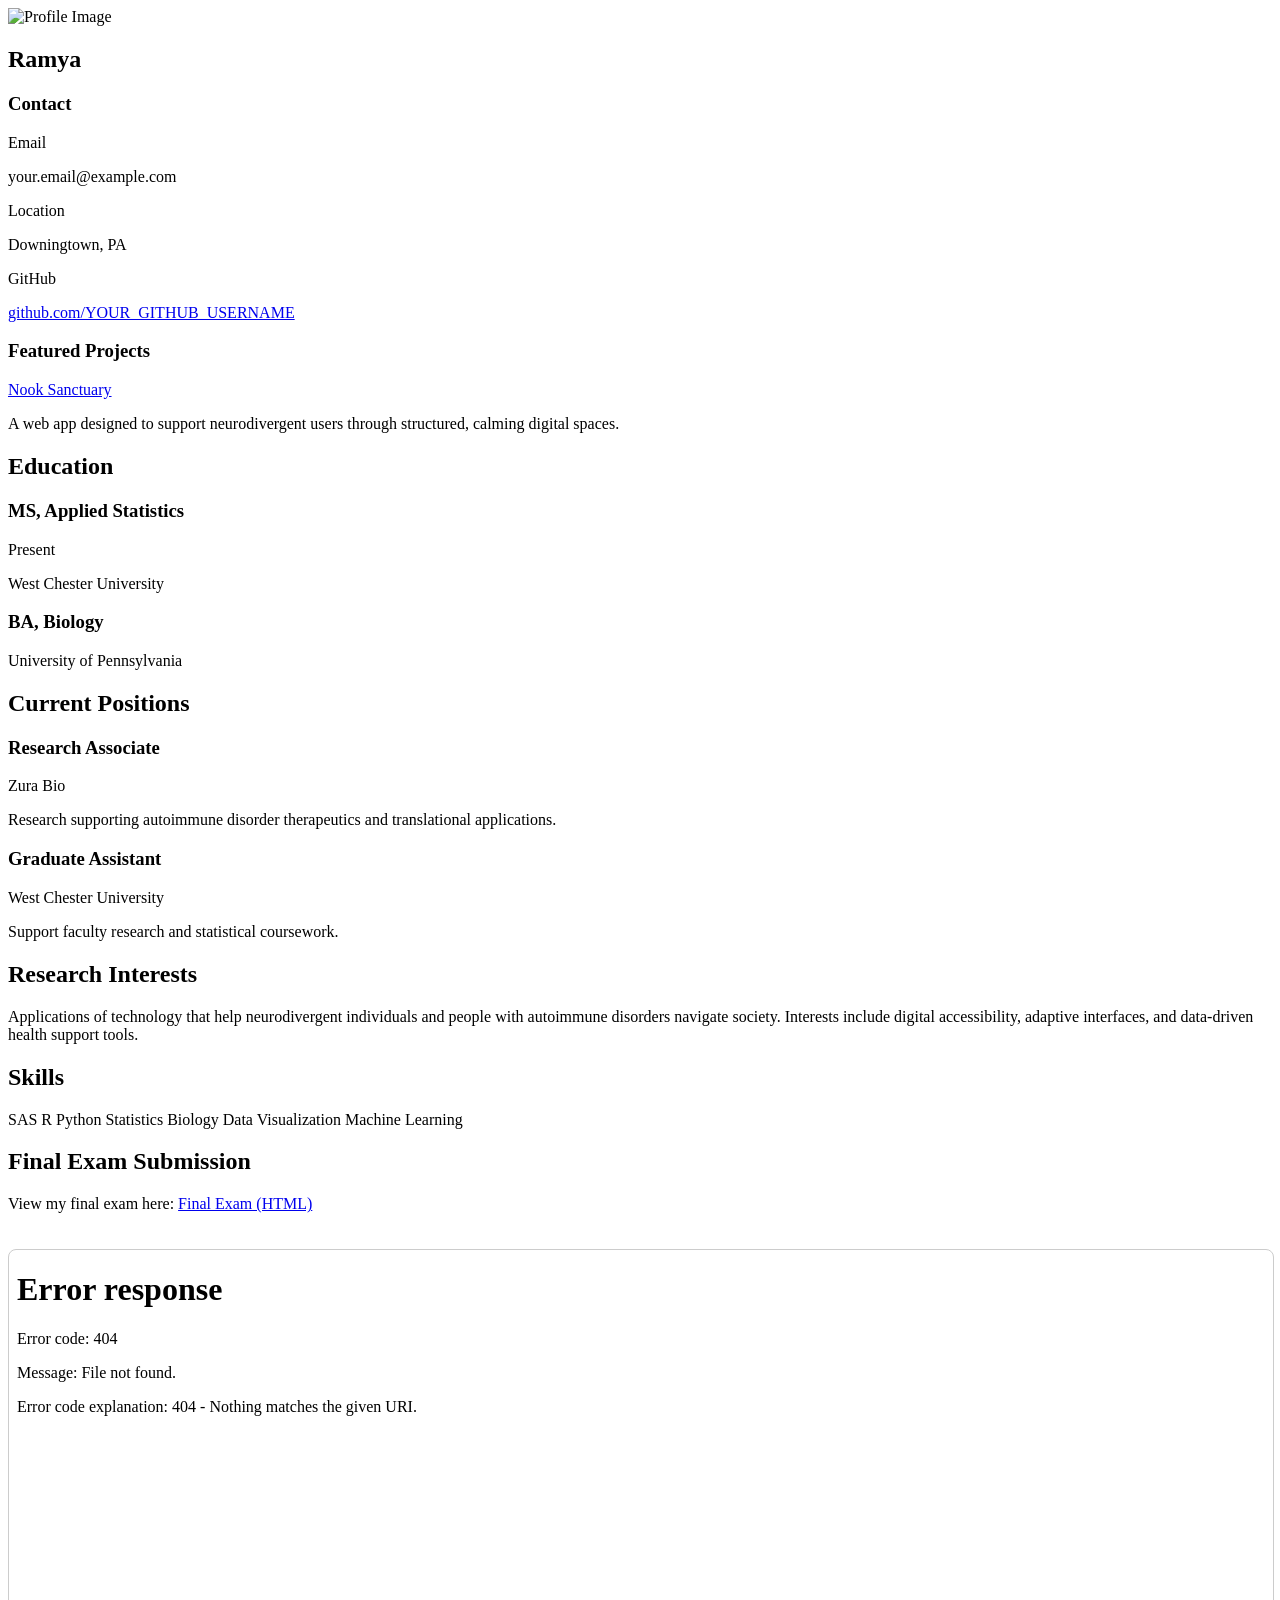
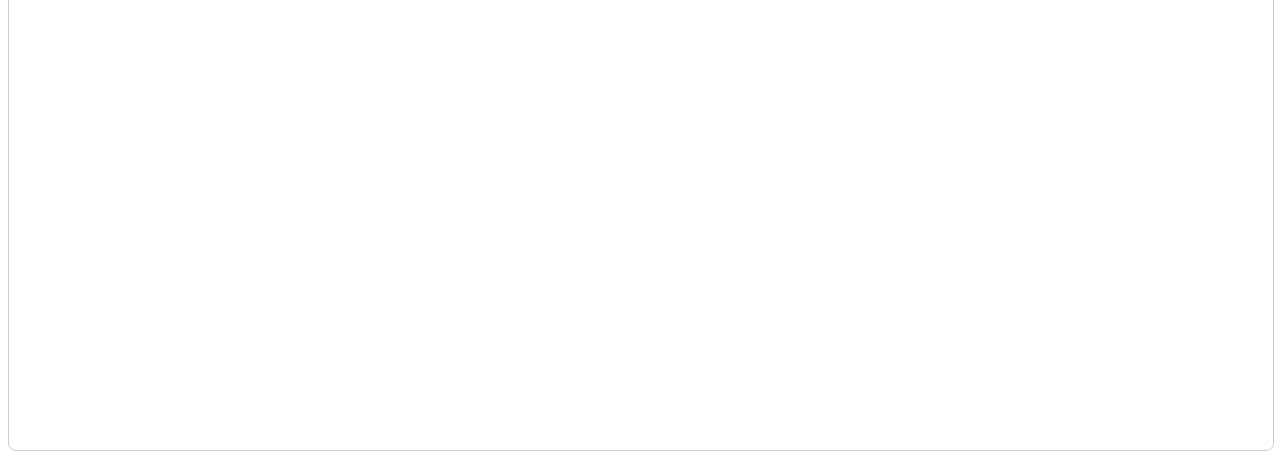
==== index.html @ 2750b10f "Create index.html" ====
<!DOCTYPE html>
<html lang="en">

<head>
    <meta charset="UTF-8">
    <meta name="viewport" content="width=device-width, initial-scale=1.0">
    <title>Ramya — Resume</title>
    <link rel="stylesheet" type="text/css" href="styles.css">
</head>

<body>
    <div class="container">
        <aside class="sidebar">
            <div class="profile-section">
                <img class="profile-image" src="./profile.png" alt="Profile Image">
                <h1 class="name">Ramya</h1>
            </div>

            <div class="sidebar-section">
                <h3 class="sidebar-title">Contact</h3>
                <div class="contact-item">
                    <p class="label">Email</p>
                    <p class="value">your.email@example.com</p>
                </div>
                <div class="contact-item">
                    <p class="label">Location</p>
                    <p class="value">Downingtown, PA</p>
                </div>
                <div class="contact-item">
                    <p class="label">GitHub</p>
                    <a href="https://github.com/YOUR_GITHUB_USERNAME" class="link">github.com/YOUR_GITHUB_USERNAME</a>
                </div>
            </div>

            <div class="sidebar-section">
                <h3 class="sidebar-title">Featured Projects</h3>

                <div class="project-item">
                    <a href="https://nook-sanctuary.vercel.app/" class="project-link">Nook Sanctuary</a>
                    <p class="project-desc">A web app designed to support neurodivergent users through structured, calming digital spaces.</p>
                </div>

            </div>
        </aside>

        <main class="content">
            <section class="section">
                <h2 class="section-title">Education</h2>

                <div class="entry">
                    <div class="entry-header">
                        <h3>MS, Applied Statistics</h3>
                        <span class="date">Present</span>
                    </div>
                    <p class="organization">West Chester University</p>
                </div>

                <div class="entry">
                    <div class="entry-header">
                        <h3>BA, Biology</h3>
                        <span class="date">University of Pennsylvania</span>
                    </div>
                </div>
            </section>

            <section class="section">
                <h2 class="section-title">Current Positions</h2>

                <div class="entry">
                    <div class="entry-header">
                        <h3>Research Associate</h3>
                        <span class="date">Zura Bio</span>
                    </div>
                    <p class="description">Research supporting autoimmune disorder therapeutics and translational applications.</p>
                </div>

                <div class="entry">
                    <div class="entry-header">
                        <h3>Graduate Assistant</h3>
                        <span class="date">West Chester University</span>
                    </div>
                    <p class="description">Support faculty research and statistical coursework.</p>
                </div>
            </section>

            <section class="section">
                <h2 class="section-title">Research Interests</h2>
                <p class="description">
                    Applications of technology that help neurodivergent individuals and people with autoimmune disorders navigate society. 
                    Interests include digital accessibility, adaptive interfaces, and data‑driven health support tools.
                </p>
            </section>

            <section class="section">
                <h2 class="section-title">Skills</h2>
                <div class="skills-grid">
                    <span class="skill">SAS</span>
                    <span class="skill">R</span>
                    <span class="skill">Python</span>
                    <span class="skill">Statistics</span>
                    <span class="skill">Biology</span>
                    <span class="skill">Data Visualization</span>
                    <span class="skill">Machine Learning</span>
                </div>
            </section>

            <!-- ⭐ FINAL EXAM SUBMISSION SECTION ⭐ -->
            <section class="section">
                <h2 class="section-title">Final Exam Submission</h2>

                <p class="description">
                    View my final exam here:
                    <a href="./exam/final_exam.html" class="link" target="_blank">Final Exam (HTML)</a>
                </p>

                <iframe src="./exam/final_exam.html"
                        style="width:100%; height:800px; border:1px solid #ccc; border-radius:8px; margin-top:20px;">
                </iframe>
              
            </section>

        </main>
    </div>
</body>

</html>
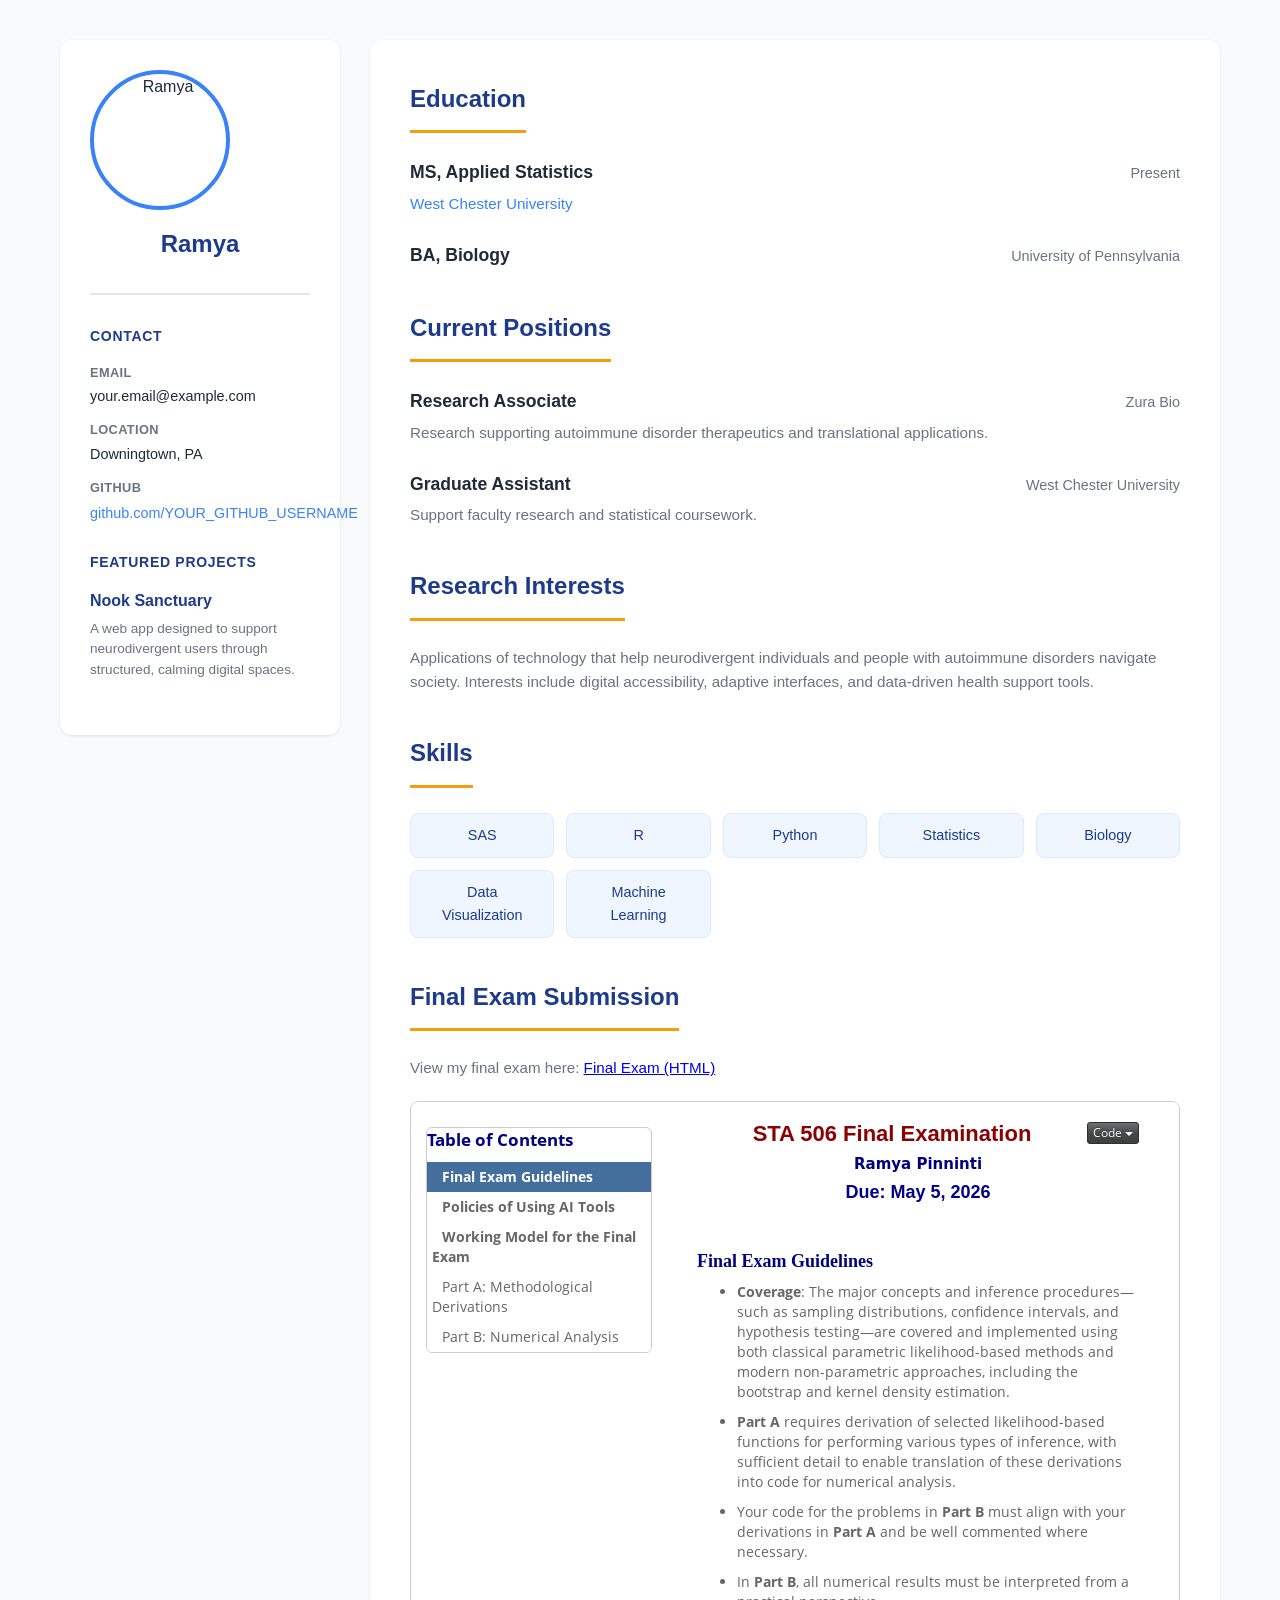
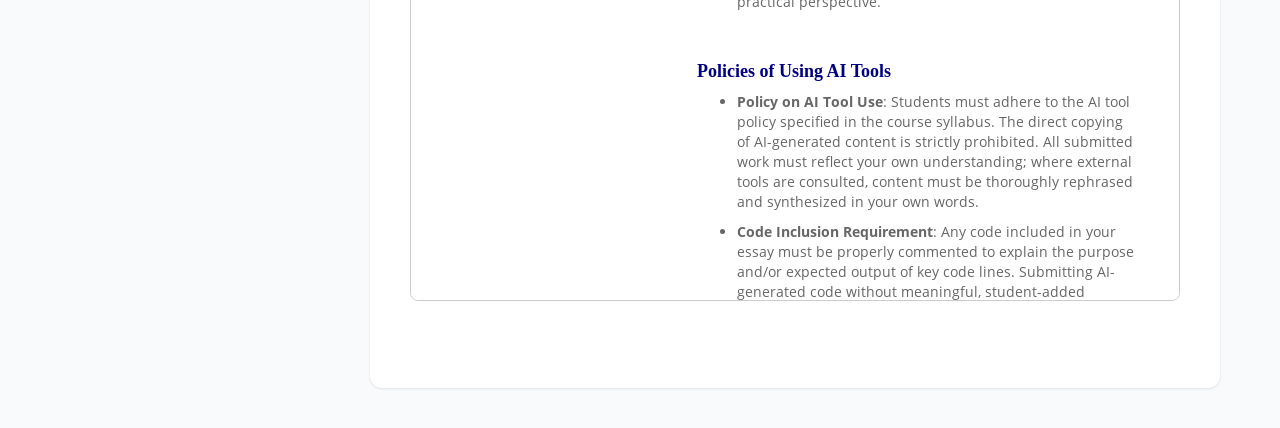
==== commit f8c259b5: "Update index.html" ====
--- a/index.html
+++ b/index.html
@@ -12,7 +12,7 @@
     <div class="container">
         <aside class="sidebar">
             <div class="profile-section">
-                <img class="profile-image" src="./profile.png" alt="Profile Image">
+                <img class="profile-image" src="./profile.png" alt="Ramya">
                 <h1 class="name">Ramya</h1>
             </div>
 
--- a/styles.css
+++ b/styles.css
@@ -0,0 +1,255 @@
+:root {
+    --primary-color: #1e3a8a;
+    --secondary-color: #3b82f6;
+    --accent-color: #f59e0b;
+    --background-color: #f9fafb;
+    --sidebar-bg: #ffffff;
+    --border-color: #e5e7eb;
+    --text-primary: #1f2937;
+    --text-secondary: #6b7280;
+    --text-light: #9ca3af;
+}
+
+* {
+    margin: 0;
+    padding: 0;
+    box-sizing: border-box;
+}
+
+html {
+    scroll-behavior: smooth;
+}
+
+body {
+    font-family: -apple-system, BlinkMacSystemFont, 'Segoe UI', 'Roboto', 'Oxygen', 'Ubuntu', 'Cantarell', sans-serif;
+    background-color: var(--background-color);
+    color: var(--text-primary);
+    line-height: 1.6;
+}
+
+.container {
+    display: grid;
+    grid-template-columns: 280px 1fr;
+    max-width: 1200px;
+    margin: 0 auto;
+    gap: 30px;
+    padding: 40px 20px;
+    min-height: 100vh;
+}
+
+/* Sidebar Styles */
+.sidebar {
+    background-color: var(--sidebar-bg);
+    border-radius: 12px;
+    padding: 30px;
+    box-shadow: 0 1px 3px rgba(0, 0, 0, 0.1);
+    height: fit-content;
+    position: sticky;
+    top: 20px;
+}
+
+.profile-section {
+    text-align: center;
+    margin-bottom: 30px;
+    padding-bottom: 30px;
+    border-bottom: 2px solid var(--border-color);
+}
+
+.profile-image {
+    width: 140px;
+    height: 140px;
+    border-radius: 50%;
+    object-fit: cover;
+    border: 4px solid var(--secondary-color);
+    margin-bottom: 15px;
+    display: block;
+}
+
+.name {
+    font-size: 1.5em;
+    color: var(--primary-color);
+    font-weight: 600;
+}
+
+.sidebar-section {
+    margin-bottom: 25px;
+}
+
+.sidebar-title {
+    font-size: 0.875em;
+    font-weight: 700;
+    text-transform: uppercase;
+    letter-spacing: 0.05em;
+    color: var(--primary-color);
+    margin-bottom: 15px;
+}
+
+.contact-item {
+    margin-bottom: 12px;
+}
+
+.contact-item .label {
+    font-size: 0.8em;
+    color: var(--text-secondary);
+    font-weight: 600;
+    text-transform: uppercase;
+    letter-spacing: 0.03em;
+    margin-bottom: 2px;
+}
+
+.contact-item .value {
+    color: var(--text-primary);
+    font-size: 0.9em;
+}
+
+.contact-item .link {
+    color: var(--secondary-color);
+    text-decoration: none;
+    font-size: 0.9em;
+    transition: color 0.3s ease;
+}
+
+.contact-item .link:hover {
+    color: var(--accent-color);
+}
+
+.project-item {
+    margin-bottom: 18px;
+    padding-bottom: 15px;
+    border-bottom: 1px solid var(--border-color);
+}
+
+.project-item:last-child {
+    border-bottom: none;
+    margin-bottom: 0;
+    padding-bottom: 0;
+}
+
+.project-link {
+    display: block;
+    font-weight: 600;
+    color: var(--primary-color);
+    text-decoration: none;
+    margin-bottom: 5px;
+    transition: color 0.3s ease;
+}
+
+.project-link:hover {
+    color: var(--accent-color);
+}
+
+.project-desc {
+    font-size: 0.85em;
+    color: var(--text-secondary);
+    line-height: 1.5;
+}
+
+/* Main Content Styles */
+.content {
+    background-color: var(--sidebar-bg);
+    border-radius: 12px;
+    padding: 40px;
+    box-shadow: 0 1px 3px rgba(0, 0, 0, 0.1);
+}
+
+.section {
+    margin-bottom: 40px;
+}
+
+.section-title {
+    font-size: 1.5em;
+    font-weight: 700;
+    color: var(--primary-color);
+    margin-bottom: 25px;
+    padding-bottom: 12px;
+    border-bottom: 3px solid var(--accent-color);
+    display: inline-block;
+}
+
+.entry {
+    margin-bottom: 25px;
+}
+
+.entry-header {
+    display: flex;
+    justify-content: space-between;
+    align-items: baseline;
+    margin-bottom: 5px;
+    gap: 15px;
+}
+
+.entry h3 {
+    font-size: 1.1em;
+    color: var(--text-primary);
+    font-weight: 600;
+}
+
+.date {
+    font-size: 0.9em;
+    color: var(--text-secondary);
+    white-space: nowrap;
+}
+
+.organization {
+    font-size: 0.95em;
+    color: var(--secondary-color);
+    font-weight: 500;
+    margin-bottom: 8px;
+}
+
+.description {
+    font-size: 0.95em;
+    color: var(--text-secondary);
+    line-height: 1.6;
+}
+
+/* Skills Grid */
+.skills-grid {
+    display: grid;
+    grid-template-columns: repeat(auto-fill, minmax(140px, 1fr));
+    gap: 12px;
+}
+
+.skill {
+    background-color: #eff6ff;
+    color: var(--primary-color);
+    padding: 10px 15px;
+    border-radius: 8px;
+    font-weight: 500;
+    font-size: 0.9em;
+    border: 1px solid #dbeafe;
+    text-align: center;
+    transition: all 0.3s ease;
+}
+
+.skill:hover {
+    background-color: var(--secondary-color);
+    color: white;
+    border-color: var(--secondary-color);
+}
+
+/* Responsive */
+@media (max-width: 768px) {
+    .container {
+        grid-template-columns: 1fr;
+        gap: 20px;
+        padding: 20px 15px;
+    }
+
+    .sidebar {
+        position: static;
+    }
+
+    .entry-header {
+        flex-direction: column;
+        align-items: flex-start;
+    }
+
+    .skills-grid {
+        grid-template-columns: repeat(auto-fill, minmax(120px, 1fr));
+    }
+
+    .content {
+        padding: 25px;
+    }
+}
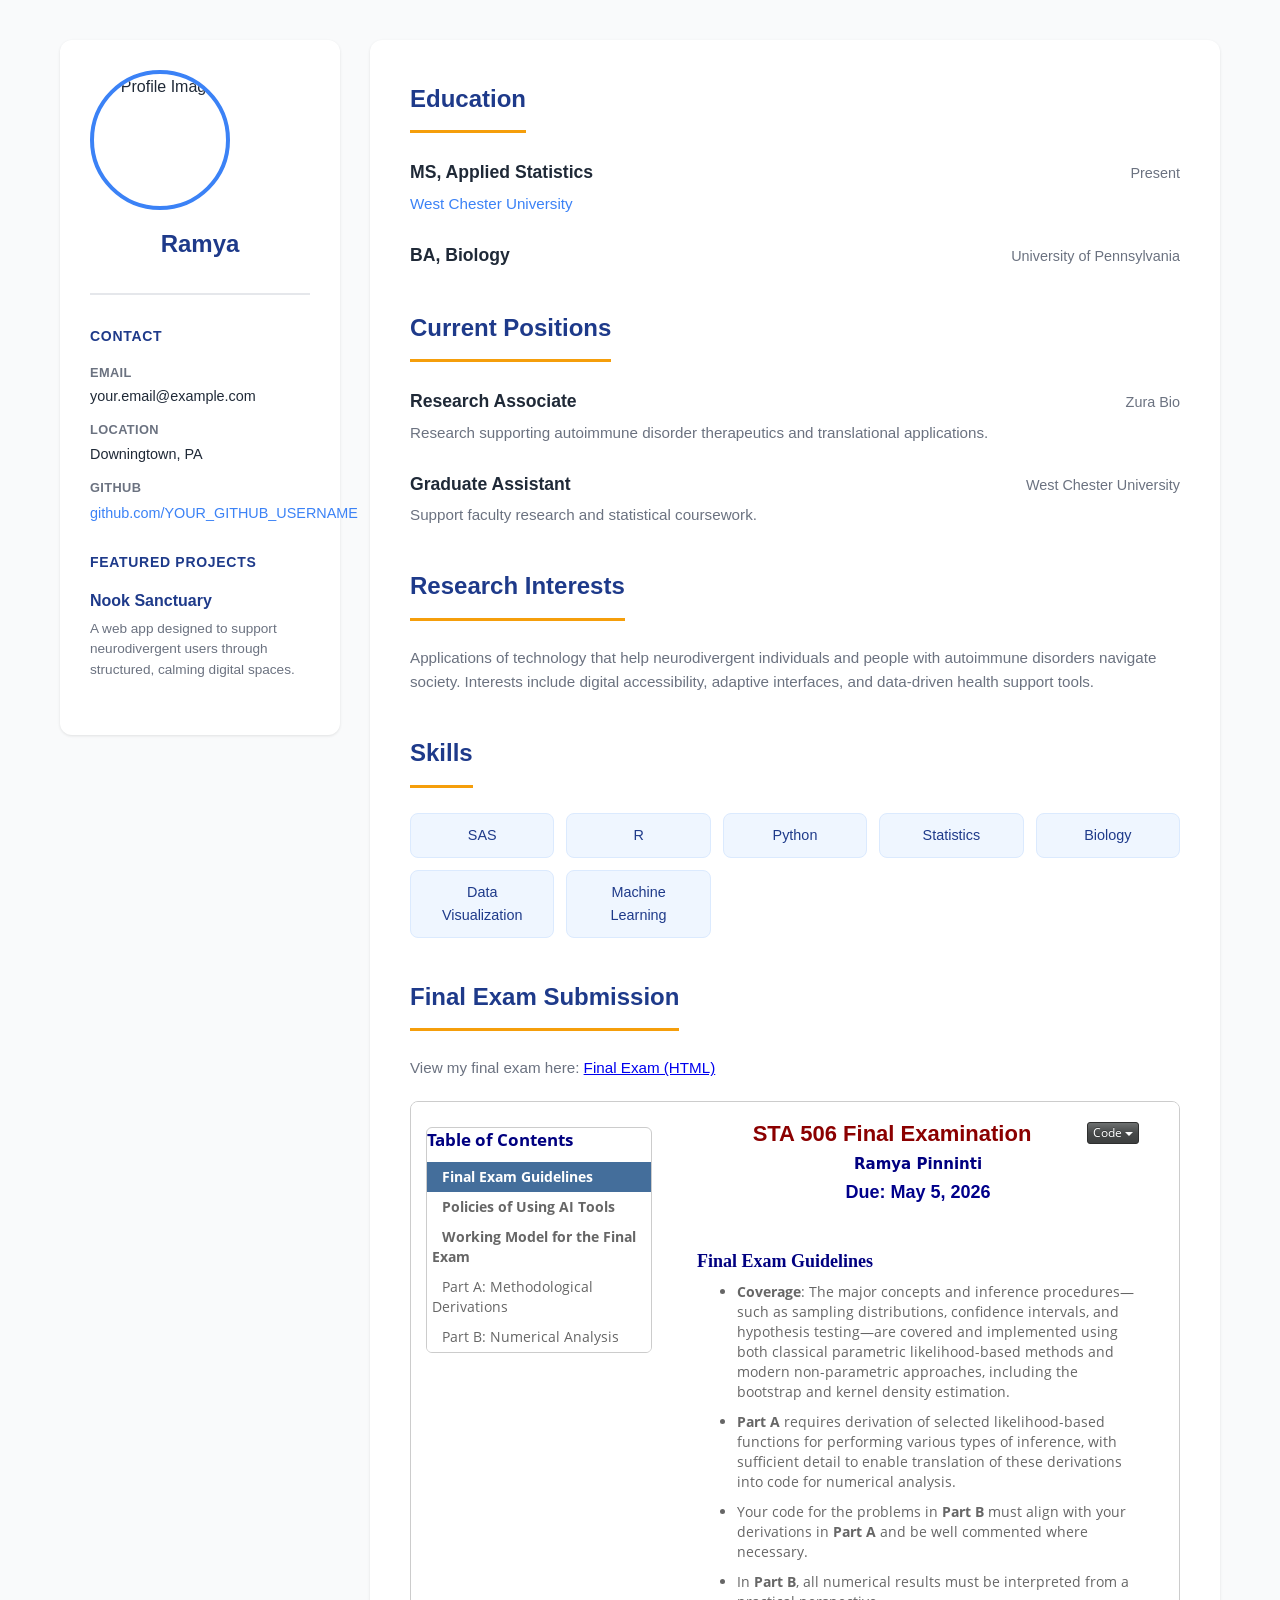
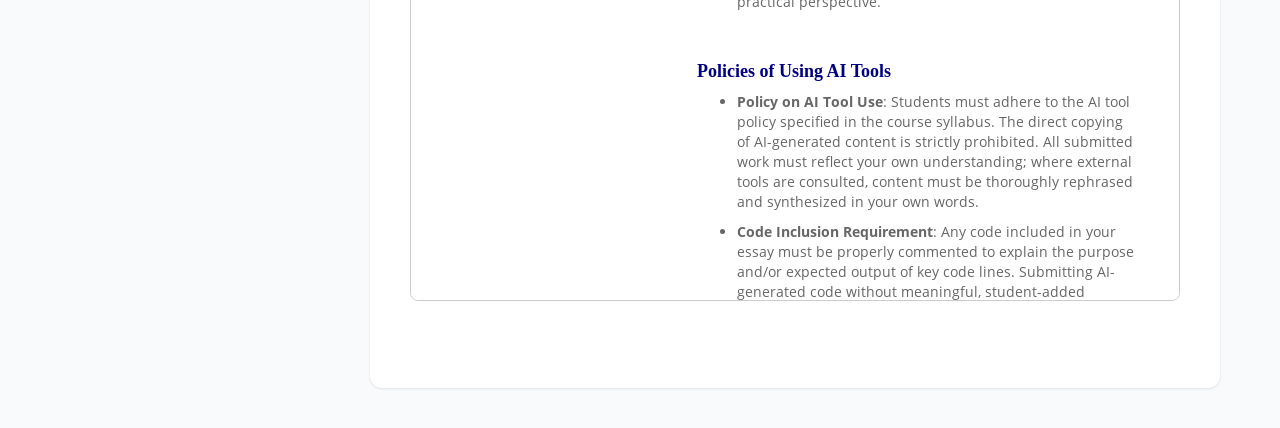
==== commit b48ec81e: "Update index.html" ====
--- a/index.html
+++ b/index.html
@@ -12,7 +12,7 @@
     <div class="container">
         <aside class="sidebar">
             <div class="profile-section">
-                <img class="profile-image" src="./profile.png" alt="Ramya">
+             <img class="profile-image" src="./profile.jpeg" alt="Profile Image">
                 <h1 class="name">Ramya</h1>
             </div>
 
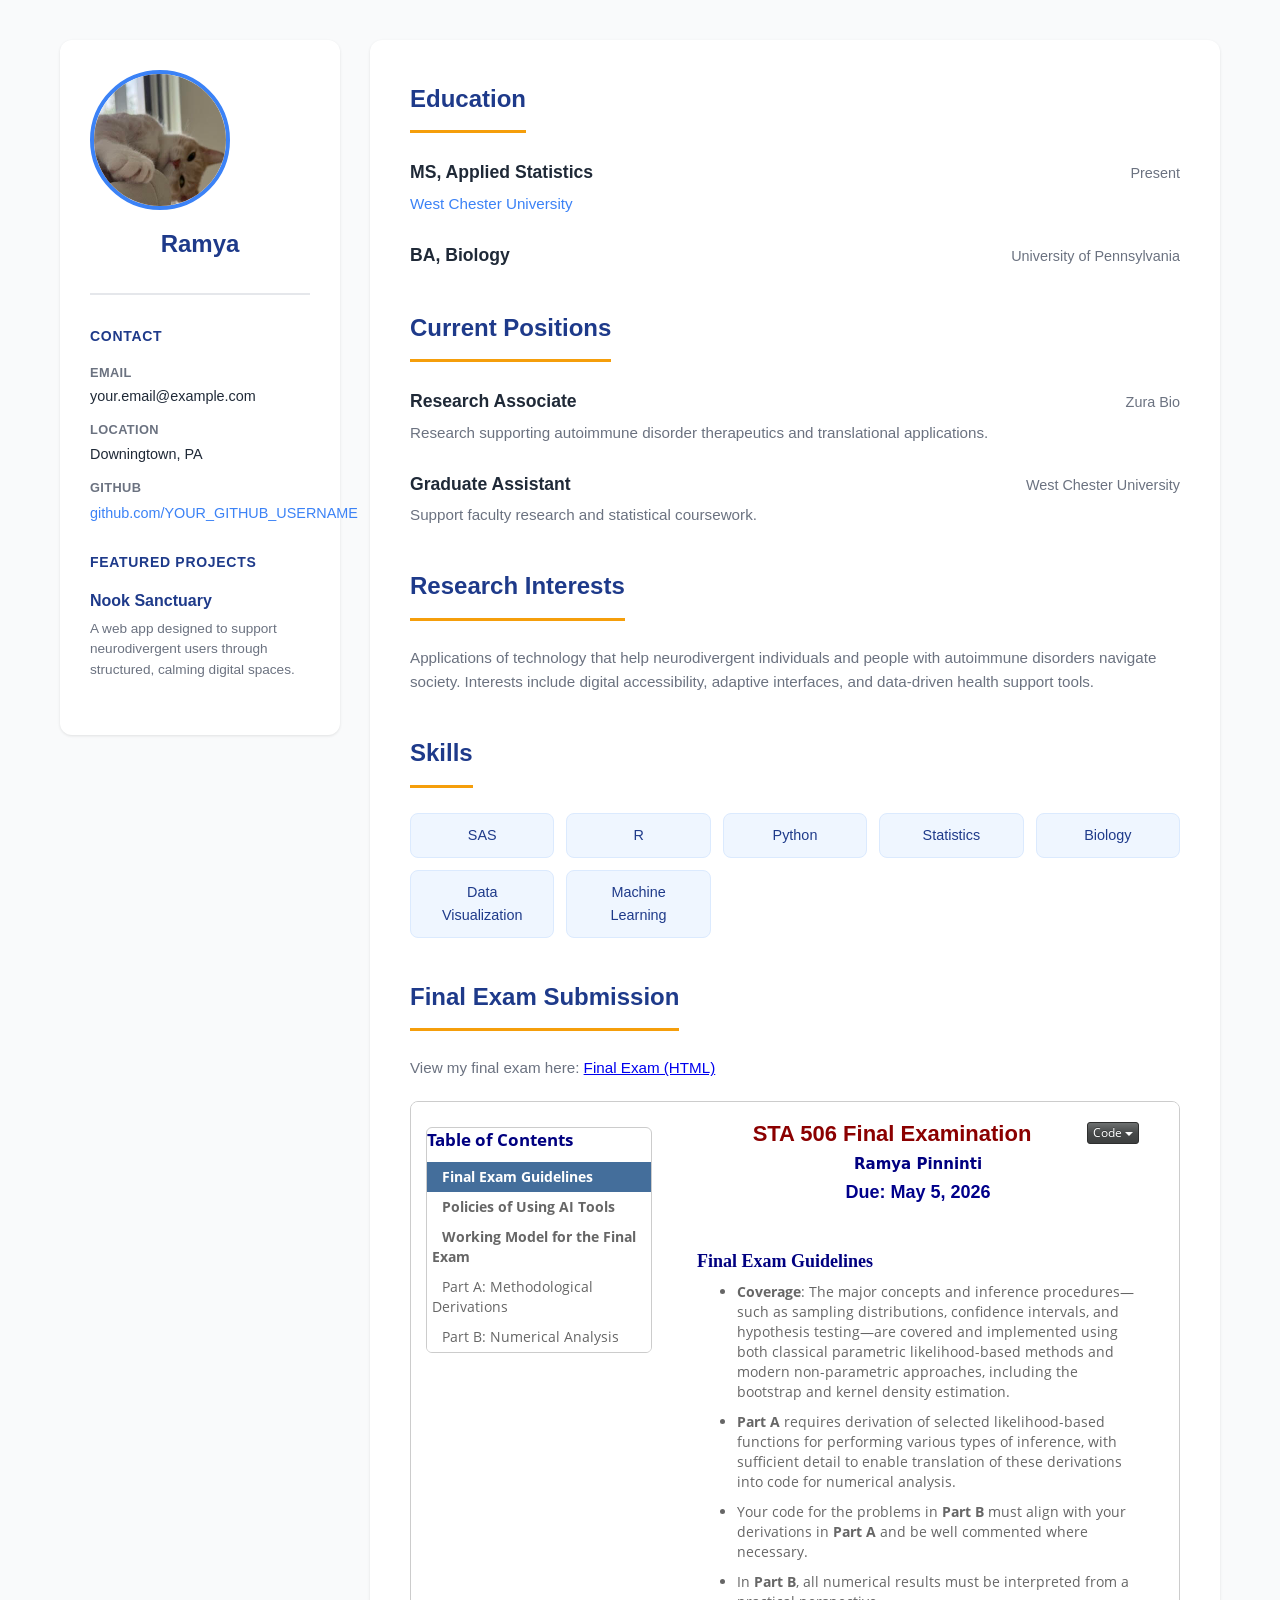
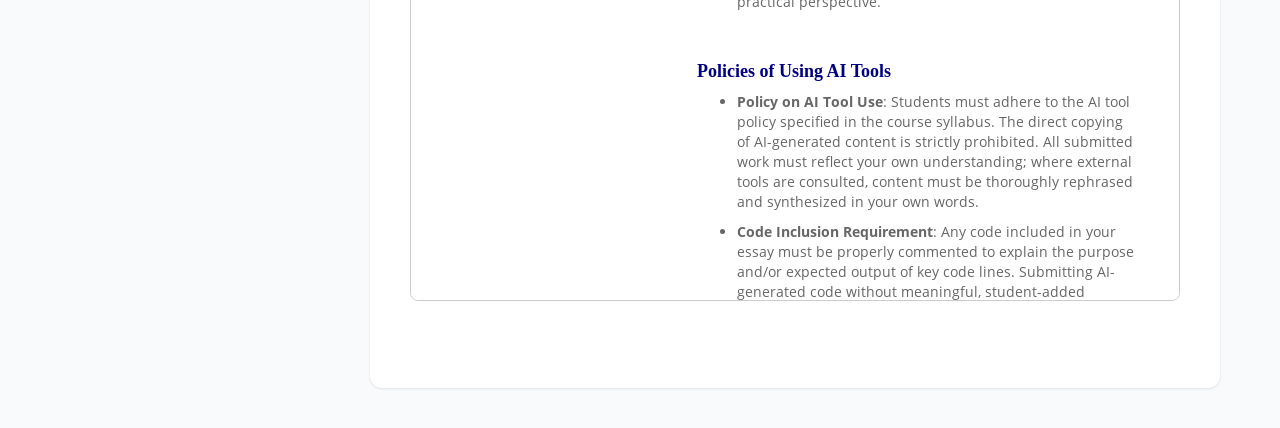
==== commit 34c42ea7: "Update index.html" ====
--- a/index.html
+++ b/index.html
@@ -12,7 +12,7 @@
     <div class="container">
         <aside class="sidebar">
             <div class="profile-section">
-             <img class="profile-image" src="./profile.jpeg" alt="Profile Image">
+             <img class="profile-image" src="./profile.jpg" alt="Profile Image">
                 <h1 class="name">Ramya</h1>
             </div>
 
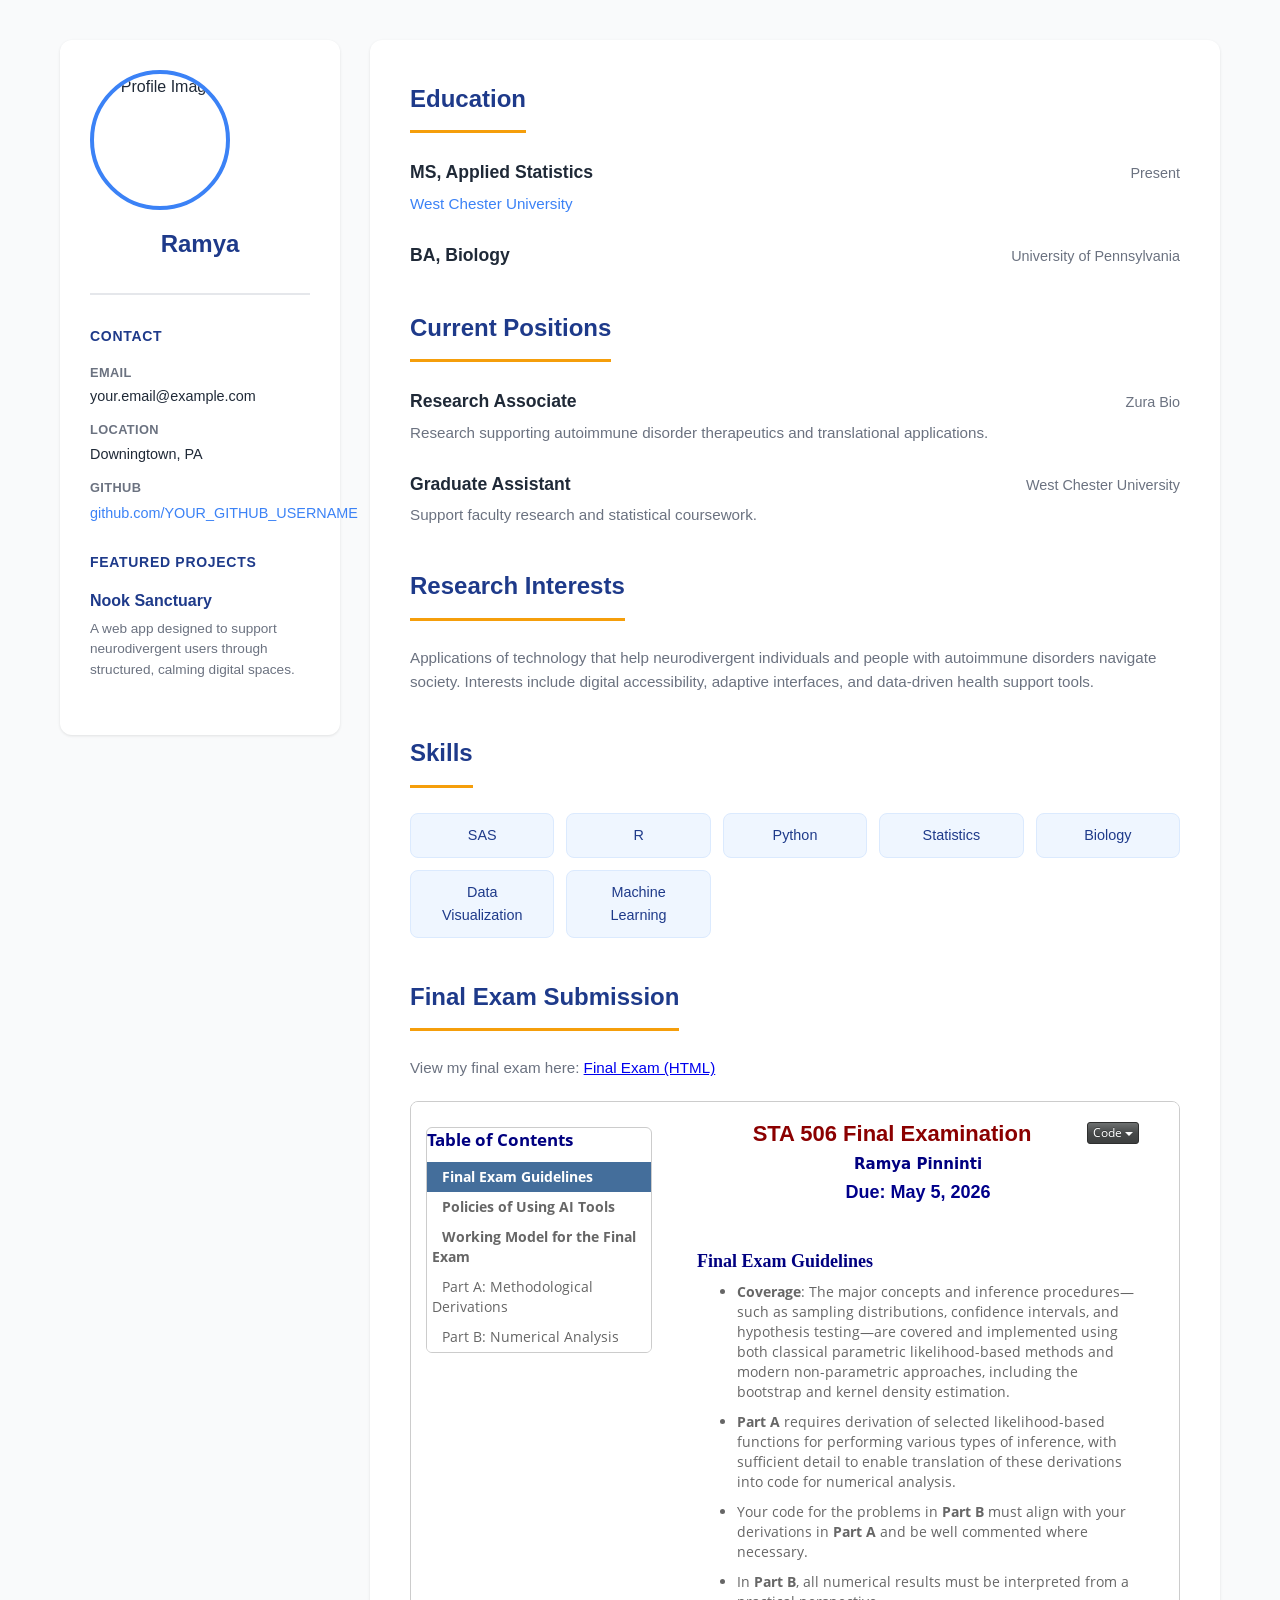
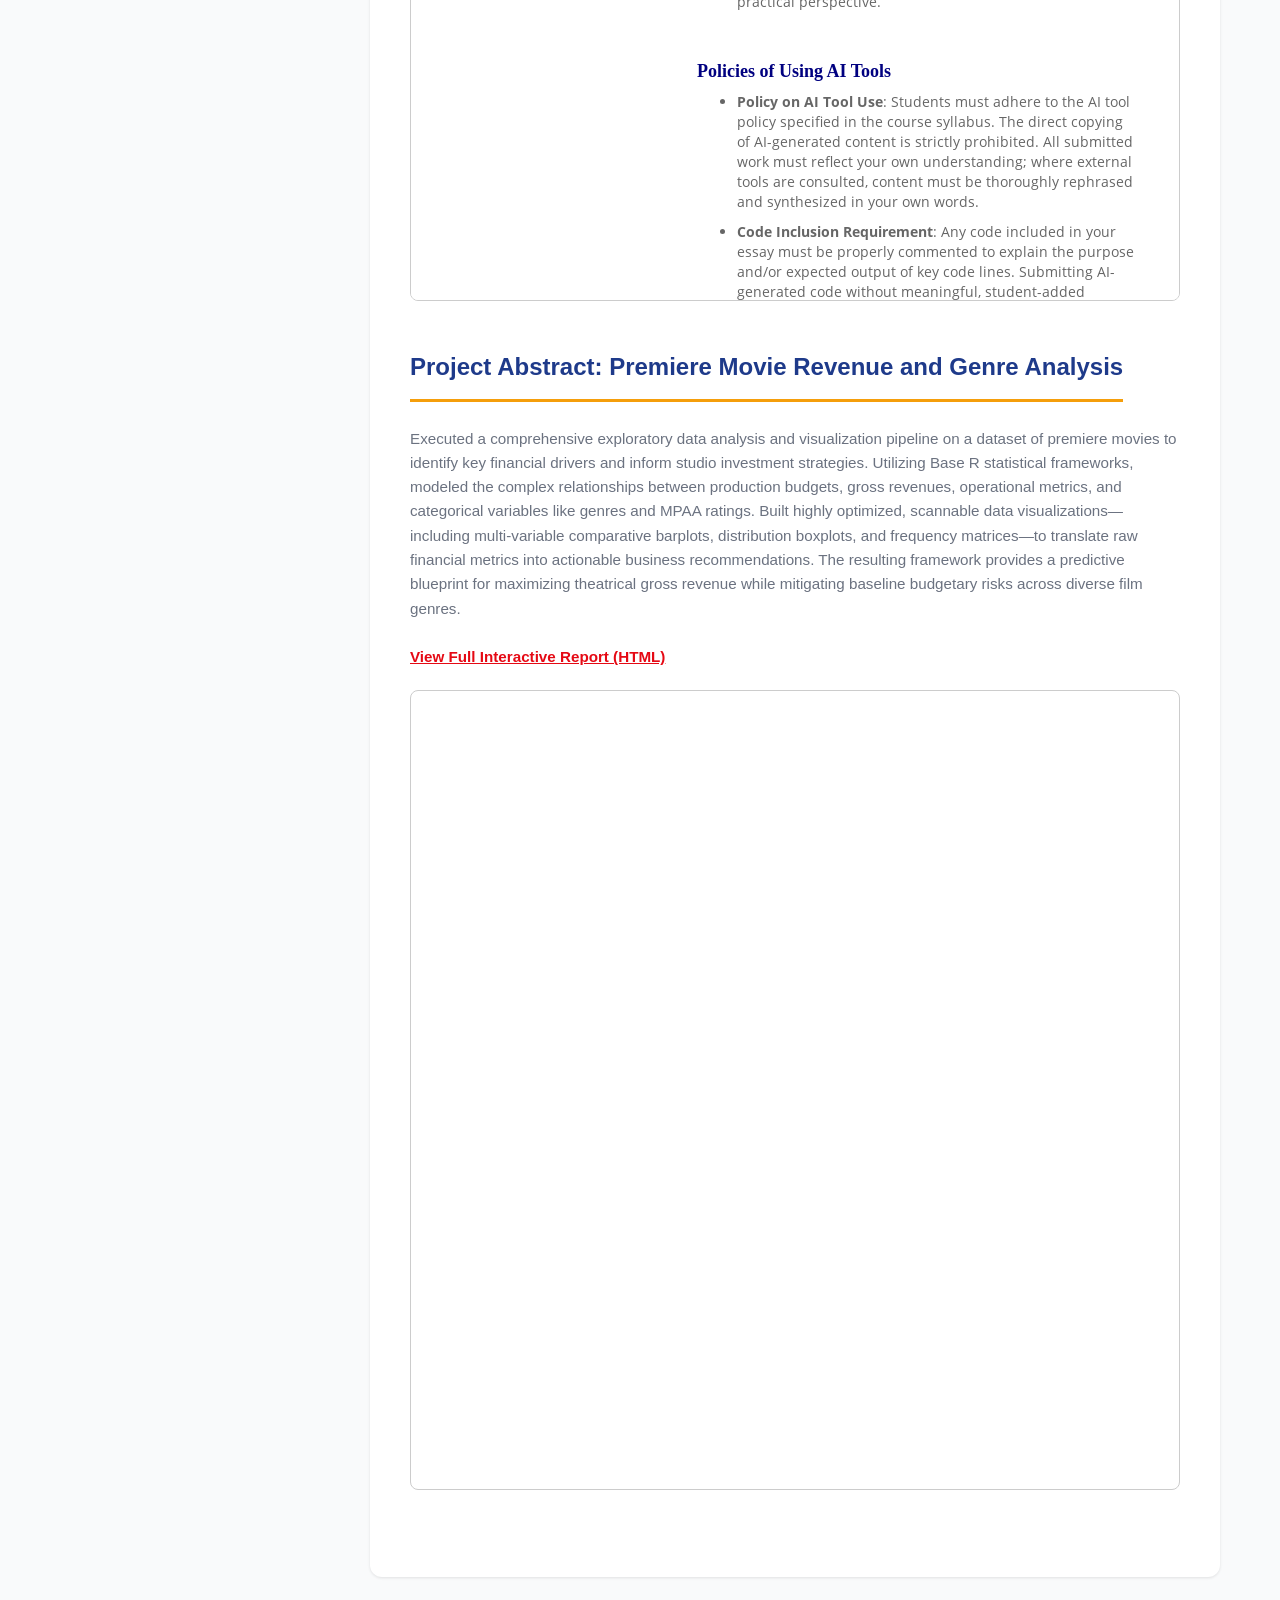
==== commit d88de6ef: "Update index.html" ====
--- a/index.html
+++ b/index.html
@@ -119,6 +119,20 @@
               
             </section>
 
+            <section class="section" style="margin-top: 40px;">
+                <h2 class="section-title">Project Abstract: Premiere Movie Revenue and Genre Analysis</h2>
+
+                <p class="description">
+                    Executed a comprehensive exploratory data analysis and visualization pipeline on a dataset of premiere movies to identify key financial drivers and inform studio investment strategies. Utilizing Base R statistical frameworks, modeled the complex relationships between production budgets, gross revenues, operational metrics, and categorical variables like genres and MPAA ratings. Built highly optimized, scannable data visualizations—including multi-variable comparative barplots, distribution boxplots, and frequency matrices—to translate raw financial metrics into actionable business recommendations. The resulting framework provides a predictive blueprint for maximizing theatrical gross revenue while mitigating baseline budgetary risks across diverse film genres.
+                    <br><br>
+                    <a href=" https://ramyapinninti.github.io/STA553/" class="link" target="_blank" style="font-weight: bold; color: #E50914;">View Full Interactive Report (HTML)</a>
+                </p>
+
+                <iframe src=" https://ramyapinninti.github.io/STA553/"
+                        style="width:100%; height:800px; border:1px solid #ccc; border-radius:8px; margin-top:20px;">
+                </iframe>
+            </section>
+
         </main>
     </div>
 </body>
